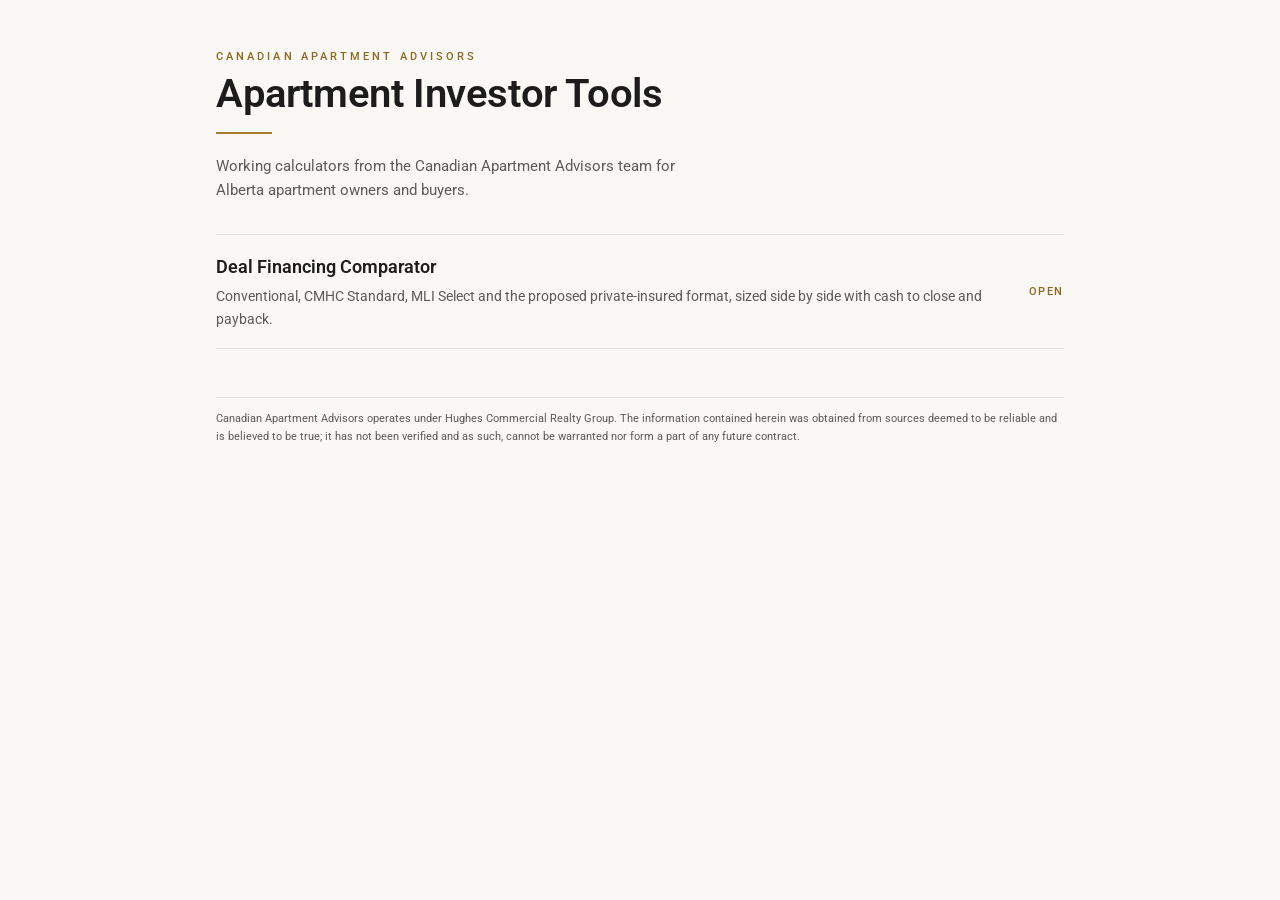
==== index.html @ 91278622 "Add tools index and Deal Financing Comparator" ====
<!doctype html>
<html lang="en-CA">
<head>
<meta charset="utf-8">
<meta name="viewport" content="width=device-width, initial-scale=1, viewport-fit=cover">
<title>CAA Tools</title>
<link rel="stylesheet" href="https://fonts.googleapis.com/css2?family=Roboto:wght@300;400;500;600&display=swap">
<style>
:root{--bg:#FAF8F4;--card:#FFFFFF;--ink:#1C1C1C;--ink-2:#5A5A5A;--rule:#E4E2DE;--gold:#A87A32;--gold-text:#8E671F;color-scheme:light}
@media (prefers-color-scheme:dark){:root{--bg:#141412;--card:#1C1B19;--ink:#EEEBE5;--ink-2:#BDB8AE;--rule:#33312D;--gold:#BE9755;--gold-text:#CDA867;color-scheme:dark}}
*{box-sizing:border-box}
body{margin:0;background:var(--bg);color:var(--ink);font:15px/1.6 "Roboto","Helvetica Neue",Arial,sans-serif}
.wrap{max-width:880px;margin:0 auto;padding:48px max(16px,env(safe-area-inset-right,0px)) 64px max(16px,env(safe-area-inset-left,0px))}
.eyebrow{font-size:11px;font-weight:500;letter-spacing:.28em;text-transform:uppercase;color:var(--gold-text)}
h1{font-size:40px;font-weight:600;letter-spacing:-.01em;margin:6px 0 0;line-height:1.1}
.rule{width:56px;height:2px;background:var(--gold);margin:16px 0 20px}
p{color:var(--ink-2);max-width:62ch}
ul{list-style:none;padding:0;margin:32px 0 0;border-top:1px solid var(--rule)}
li a{display:grid;grid-template-columns:1fr auto;gap:4px 16px;padding:18px 0;border-bottom:1px solid var(--rule);color:inherit;text-decoration:none}
li a:hover .t{color:var(--gold-text)}
.t{font-size:18px;font-weight:600}
.d{grid-column:1;color:var(--ink-2);font-size:14px}
.go{grid-row:1/3;grid-column:2;align-self:center;font-size:11px;font-weight:500;letter-spacing:.14em;text-transform:uppercase;color:var(--gold-text)}
.disc{font-size:11px;color:var(--ink-2);margin-top:48px;border-top:1px solid var(--rule);padding-top:12px;max-width:none}
</style>
</head>
<body>
<div class="wrap">
  <div class="eyebrow">Canadian Apartment Advisors</div>
  <h1>Apartment Investor Tools</h1>
  <div class="rule"></div>
  <p>Working calculators from the Canadian Apartment Advisors team for Alberta apartment owners and buyers.</p>
  <ul>
    <li><a href="financing-comparator.html"><span class="t">Deal Financing Comparator</span><span class="d">Conventional, CMHC Standard, MLI Select and the proposed private-insured format, sized side by side with cash to close and payback.</span><span class="go">Open</span></a></li>
  </ul>
  <p class="disc">Canadian Apartment Advisors operates under Hughes Commercial Realty Group. The information contained herein was obtained from sources deemed to be reliable and is believed to be true; it has not been verified and as such, cannot be warranted nor form a part of any future contract.</p>
</div>
</body>
</html>
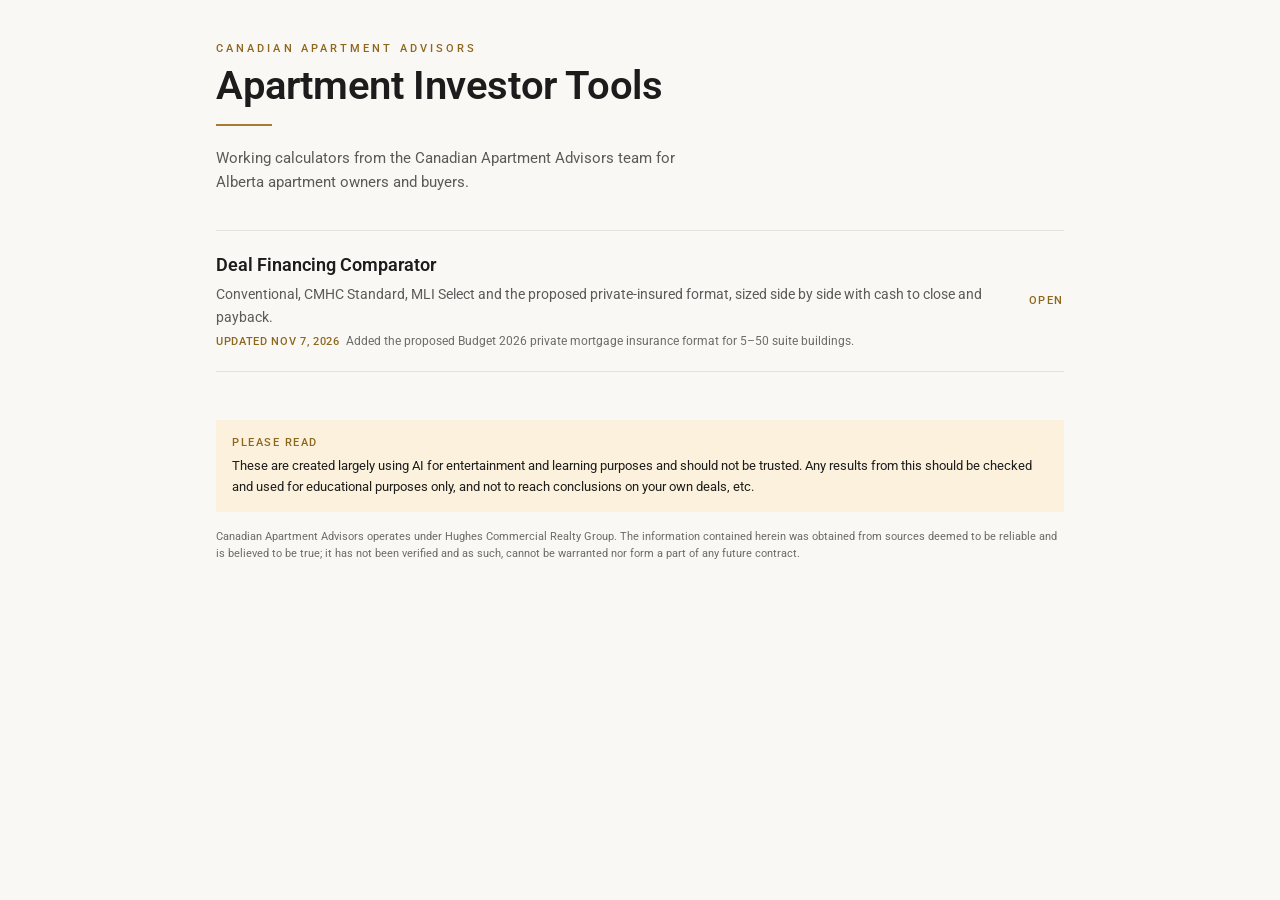
==== commit 7700c3f1: "Homepage: add logo, per-tool update notes, AI disclaimer" ====
--- a/index.html
+++ b/index.html
@@ -3,36 +3,51 @@
 <head>
 <meta charset="utf-8">
 <meta name="viewport" content="width=device-width, initial-scale=1, viewport-fit=cover">
+<script async src="https://www.googletagmanager.com/gtag/js?id=G-4LN55ZWS42"></script>
+<script>window.dataLayer=window.dataLayer||[];function gtag(){dataLayer.push(arguments);}gtag('js',new Date());gtag('config','G-4LN55ZWS42');</script>
 <title>CAA Tools</title>
 <link rel="stylesheet" href="https://fonts.googleapis.com/css2?family=Roboto:wght@300;400;500;600&display=swap">
 <style>
-:root{--bg:#FAF8F4;--card:#FFFFFF;--ink:#1C1C1C;--ink-2:#5A5A5A;--rule:#E4E2DE;--gold:#A87A32;--gold-text:#8E671F;color-scheme:light}
-@media (prefers-color-scheme:dark){:root{--bg:#141412;--card:#1C1B19;--ink:#EEEBE5;--ink-2:#BDB8AE;--rule:#33312D;--gold:#BE9755;--gold-text:#CDA867;color-scheme:dark}}
+:root{--bg:#FAF8F4;--card:#FFFFFF;--ink:#1C1C1C;--ink-2:#5A5A5A;--ink-3:#6B6B6B;--rule:#E4E2DE;--gold:#A87A32;--gold-text:#8E671F;--warn-soft:#FBF1DC;color-scheme:light}
+@media (prefers-color-scheme:dark){:root{--bg:#141412;--card:#1C1B19;--ink:#EEEBE5;--ink-2:#BDB8AE;--ink-3:#A39E95;--rule:#33312D;--gold:#BE9755;--gold-text:#CDA867;--warn-soft:#2A241A;color-scheme:dark}}
 *{box-sizing:border-box}
 body{margin:0;background:var(--bg);color:var(--ink);font:15px/1.6 "Roboto","Helvetica Neue",Arial,sans-serif}
-.wrap{max-width:880px;margin:0 auto;padding:48px max(16px,env(safe-area-inset-right,0px)) 64px max(16px,env(safe-area-inset-left,0px))}
-.eyebrow{font-size:11px;font-weight:500;letter-spacing:.28em;text-transform:uppercase;color:var(--gold-text)}
-h1{font-size:40px;font-weight:600;letter-spacing:-.01em;margin:6px 0 0;line-height:1.1}
+.wrap{max-width:880px;margin:0 auto;padding:40px max(16px,env(safe-area-inset-right,0px)) 64px max(16px,env(safe-area-inset-left,0px))}
+.brand{display:block;width:150px;max-width:50%;height:auto;margin:0 0 28px}
+.brand-fallback{display:none;font-size:11px;font-weight:500;letter-spacing:.28em;text-transform:uppercase;color:var(--gold-text);margin:0 0 6px}
+h1{font-size:40px;font-weight:600;letter-spacing:-.01em;margin:0;line-height:1.1;text-wrap:balance}
 .rule{width:56px;height:2px;background:var(--gold);margin:16px 0 20px}
-p{color:var(--ink-2);max-width:62ch}
-ul{list-style:none;padding:0;margin:32px 0 0;border-top:1px solid var(--rule)}
-li a{display:grid;grid-template-columns:1fr auto;gap:4px 16px;padding:18px 0;border-bottom:1px solid var(--rule);color:inherit;text-decoration:none}
+p{color:var(--ink-2);max-width:62ch;margin:0}
+ul{list-style:none;padding:0;margin:36px 0 0;border-top:1px solid var(--rule)}
+li a{display:grid;grid-template-columns:1fr auto;gap:4px 16px;padding:20px 0;border-bottom:1px solid var(--rule);color:inherit;text-decoration:none}
 li a:hover .t{color:var(--gold-text)}
+li a:focus-visible{outline:2px solid var(--gold-text);outline-offset:4px}
 .t{font-size:18px;font-weight:600}
 .d{grid-column:1;color:var(--ink-2);font-size:14px}
-.go{grid-row:1/3;grid-column:2;align-self:center;font-size:11px;font-weight:500;letter-spacing:.14em;text-transform:uppercase;color:var(--gold-text)}
-.disc{font-size:11px;color:var(--ink-2);margin-top:48px;border-top:1px solid var(--rule);padding-top:12px;max-width:none}
+.u{grid-column:1;font-size:12px;color:var(--ink-3)}
+.u b{font-weight:500;letter-spacing:.06em;text-transform:uppercase;font-size:11px;color:var(--gold-text);margin-right:6px}
+.go{grid-row:1/4;grid-column:2;align-self:center;font-size:11px;font-weight:500;letter-spacing:.14em;text-transform:uppercase;color:var(--gold-text)}
+.notice{margin-top:48px;padding:14px 16px;background:var(--warn-soft);font-size:13px;line-height:1.6;color:var(--ink);max-width:none}
+.notice b{display:block;font-size:11px;font-weight:500;letter-spacing:.14em;text-transform:uppercase;color:var(--gold-text);margin-bottom:4px}
+.disc{font-size:11px;color:var(--ink-3);margin-top:16px;max-width:none}
 </style>
 </head>
 <body>
 <div class="wrap">
-  <div class="eyebrow">Canadian Apartment Advisors</div>
+  <img class="brand" src="https://assets.cdn.filesafe.space/Cj4du4yt6QYgDgph4gZR/media/69051c3b817ba0861f079683.png" alt="Canadian Apartment Advisors" width="530" height="360" onerror="this.style.display='none';this.nextElementSibling.style.display='block'">
+  <div class="brand-fallback">Canadian Apartment Advisors</div>
   <h1>Apartment Investor Tools</h1>
   <div class="rule"></div>
   <p>Working calculators from the Canadian Apartment Advisors team for Alberta apartment owners and buyers.</p>
   <ul>
-    <li><a href="financing-comparator.html"><span class="t">Deal Financing Comparator</span><span class="d">Conventional, CMHC Standard, MLI Select and the proposed private-insured format, sized side by side with cash to close and payback.</span><span class="go">Open</span></a></li>
+    <li><a href="financing-comparator.html">
+      <span class="t">Deal Financing Comparator</span>
+      <span class="d">Conventional, CMHC Standard, MLI Select and the proposed private-insured format, sized side by side with cash to close and payback.</span>
+      <span class="u"><b>Updated Nov 7, 2026</b>Added the proposed Budget 2026 private mortgage insurance format for 5–50 suite buildings.</span>
+      <span class="go">Open</span>
+    </a></li>
   </ul>
+  <div class="notice"><b>Please read</b>These are created largely using AI for entertainment and learning purposes and should not be trusted. Any results from this should be checked and used for educational purposes only, and not to reach conclusions on your own deals, etc.</div>
   <p class="disc">Canadian Apartment Advisors operates under Hughes Commercial Realty Group. The information contained herein was obtained from sources deemed to be reliable and is believed to be true; it has not been verified and as such, cannot be warranted nor form a part of any future contract.</p>
 </div>
 </body>
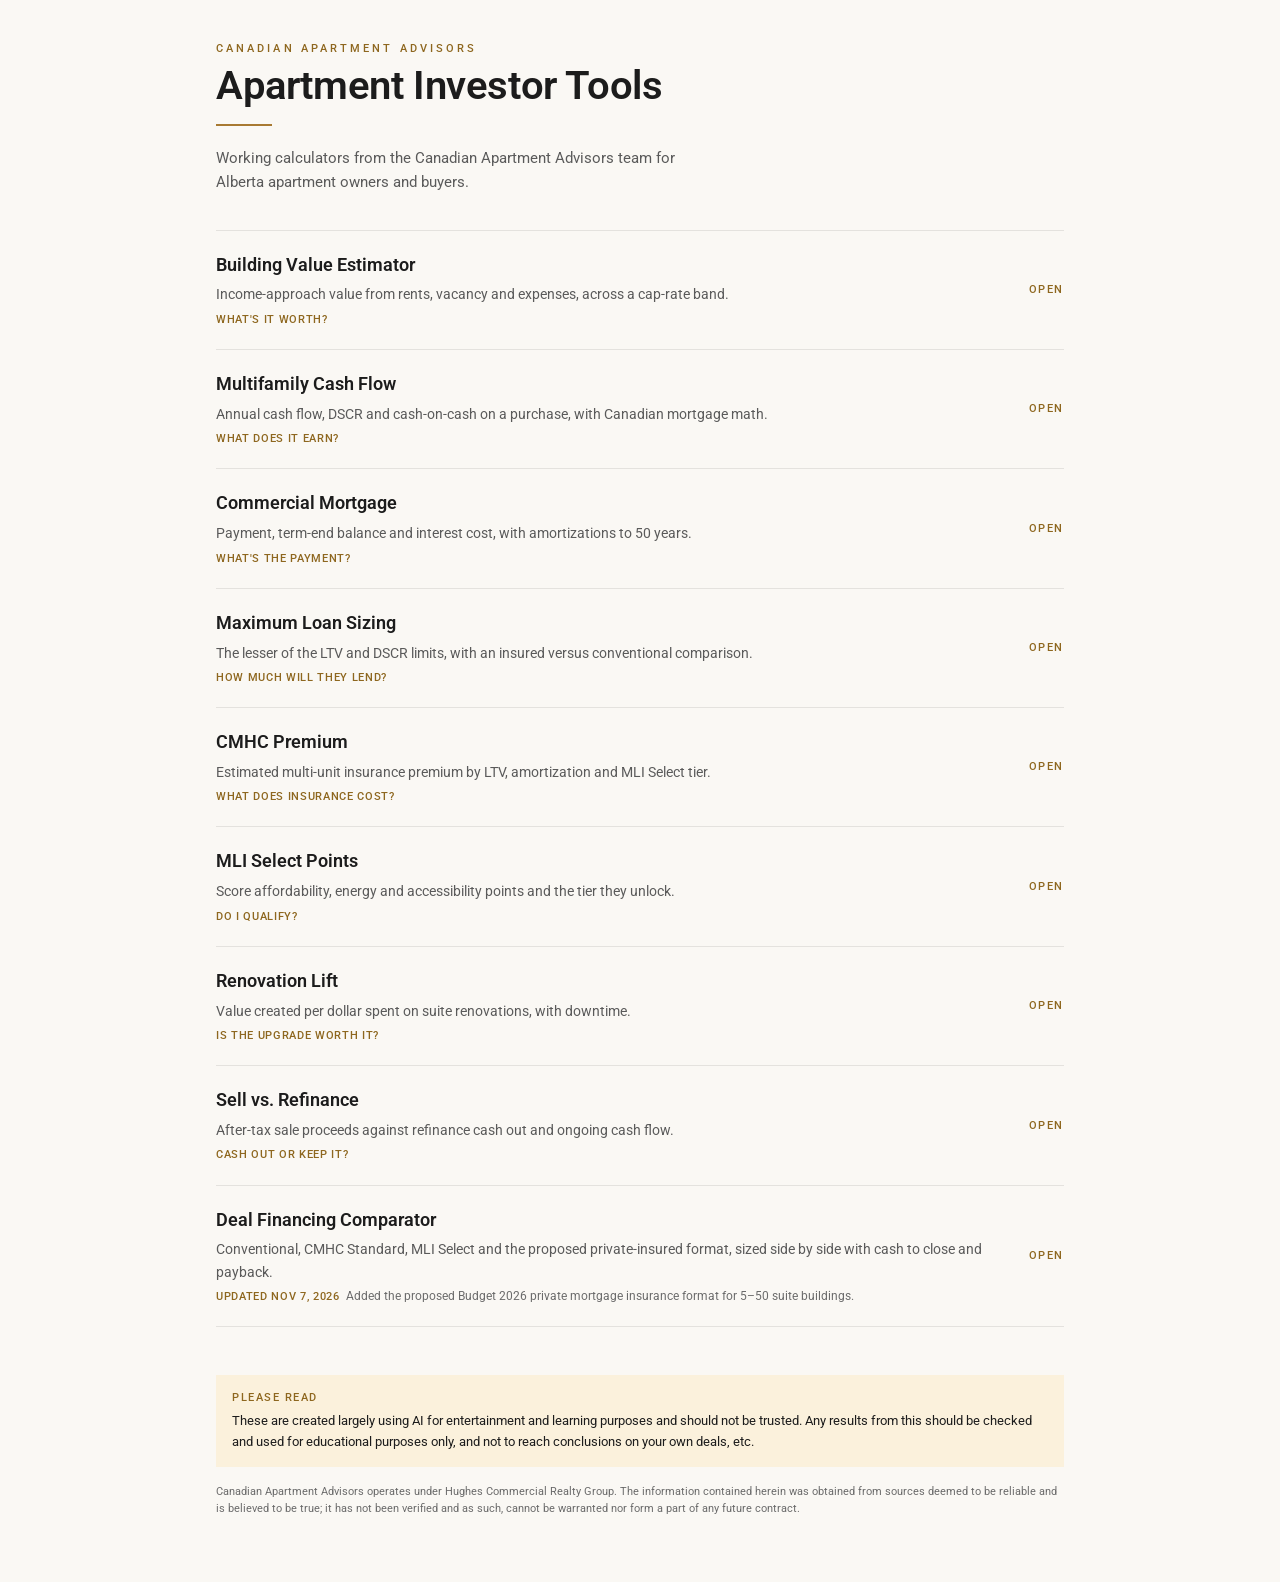
==== commit 207a1fb0: "Publish eight toolkit pages with validated inputs and premium-adjusted sizing" ====
--- a/index.html
+++ b/index.html
@@ -40,6 +40,54 @@
   <div class="rule"></div>
   <p>Working calculators from the Canadian Apartment Advisors team for Alberta apartment owners and buyers.</p>
   <ul>
+    <li><a href="building-value.html">
+      <span class="t">Building Value Estimator</span>
+      <span class="d">Income-approach value from rents, vacancy and expenses, across a cap-rate band.</span>
+      <span class="u"><b>What's it worth?</b></span>
+      <span class="go">Open</span>
+    </a></li>
+    <li><a href="cash-flow.html">
+      <span class="t">Multifamily Cash Flow</span>
+      <span class="d">Annual cash flow, DSCR and cash-on-cash on a purchase, with Canadian mortgage math.</span>
+      <span class="u"><b>What does it earn?</b></span>
+      <span class="go">Open</span>
+    </a></li>
+    <li><a href="mortgage-calculator.html">
+      <span class="t">Commercial Mortgage</span>
+      <span class="d">Payment, term-end balance and interest cost, with amortizations to 50 years.</span>
+      <span class="u"><b>What's the payment?</b></span>
+      <span class="go">Open</span>
+    </a></li>
+    <li><a href="loan-sizing.html">
+      <span class="t">Maximum Loan Sizing</span>
+      <span class="d">The lesser of the LTV and DSCR limits, with an insured versus conventional comparison.</span>
+      <span class="u"><b>How much will they lend?</b></span>
+      <span class="go">Open</span>
+    </a></li>
+    <li><a href="cmhc-premium.html">
+      <span class="t">CMHC Premium</span>
+      <span class="d">Estimated multi-unit insurance premium by LTV, amortization and MLI Select tier.</span>
+      <span class="u"><b>What does insurance cost?</b></span>
+      <span class="go">Open</span>
+    </a></li>
+    <li><a href="mli-select-points.html">
+      <span class="t">MLI Select Points</span>
+      <span class="d">Score affordability, energy and accessibility points and the tier they unlock.</span>
+      <span class="u"><b>Do I qualify?</b></span>
+      <span class="go">Open</span>
+    </a></li>
+    <li><a href="renovation-lift.html">
+      <span class="t">Renovation Lift</span>
+      <span class="d">Value created per dollar spent on suite renovations, with downtime.</span>
+      <span class="u"><b>Is the upgrade worth it?</b></span>
+      <span class="go">Open</span>
+    </a></li>
+    <li><a href="sell-vs-refinance.html">
+      <span class="t">Sell vs. Refinance</span>
+      <span class="d">After-tax sale proceeds against refinance cash out and ongoing cash flow.</span>
+      <span class="u"><b>Cash out or keep it?</b></span>
+      <span class="go">Open</span>
+    </a></li>
     <li><a href="financing-comparator.html">
       <span class="t">Deal Financing Comparator</span>
       <span class="d">Conventional, CMHC Standard, MLI Select and the proposed private-insured format, sized side by side with cash to close and payback.</span>
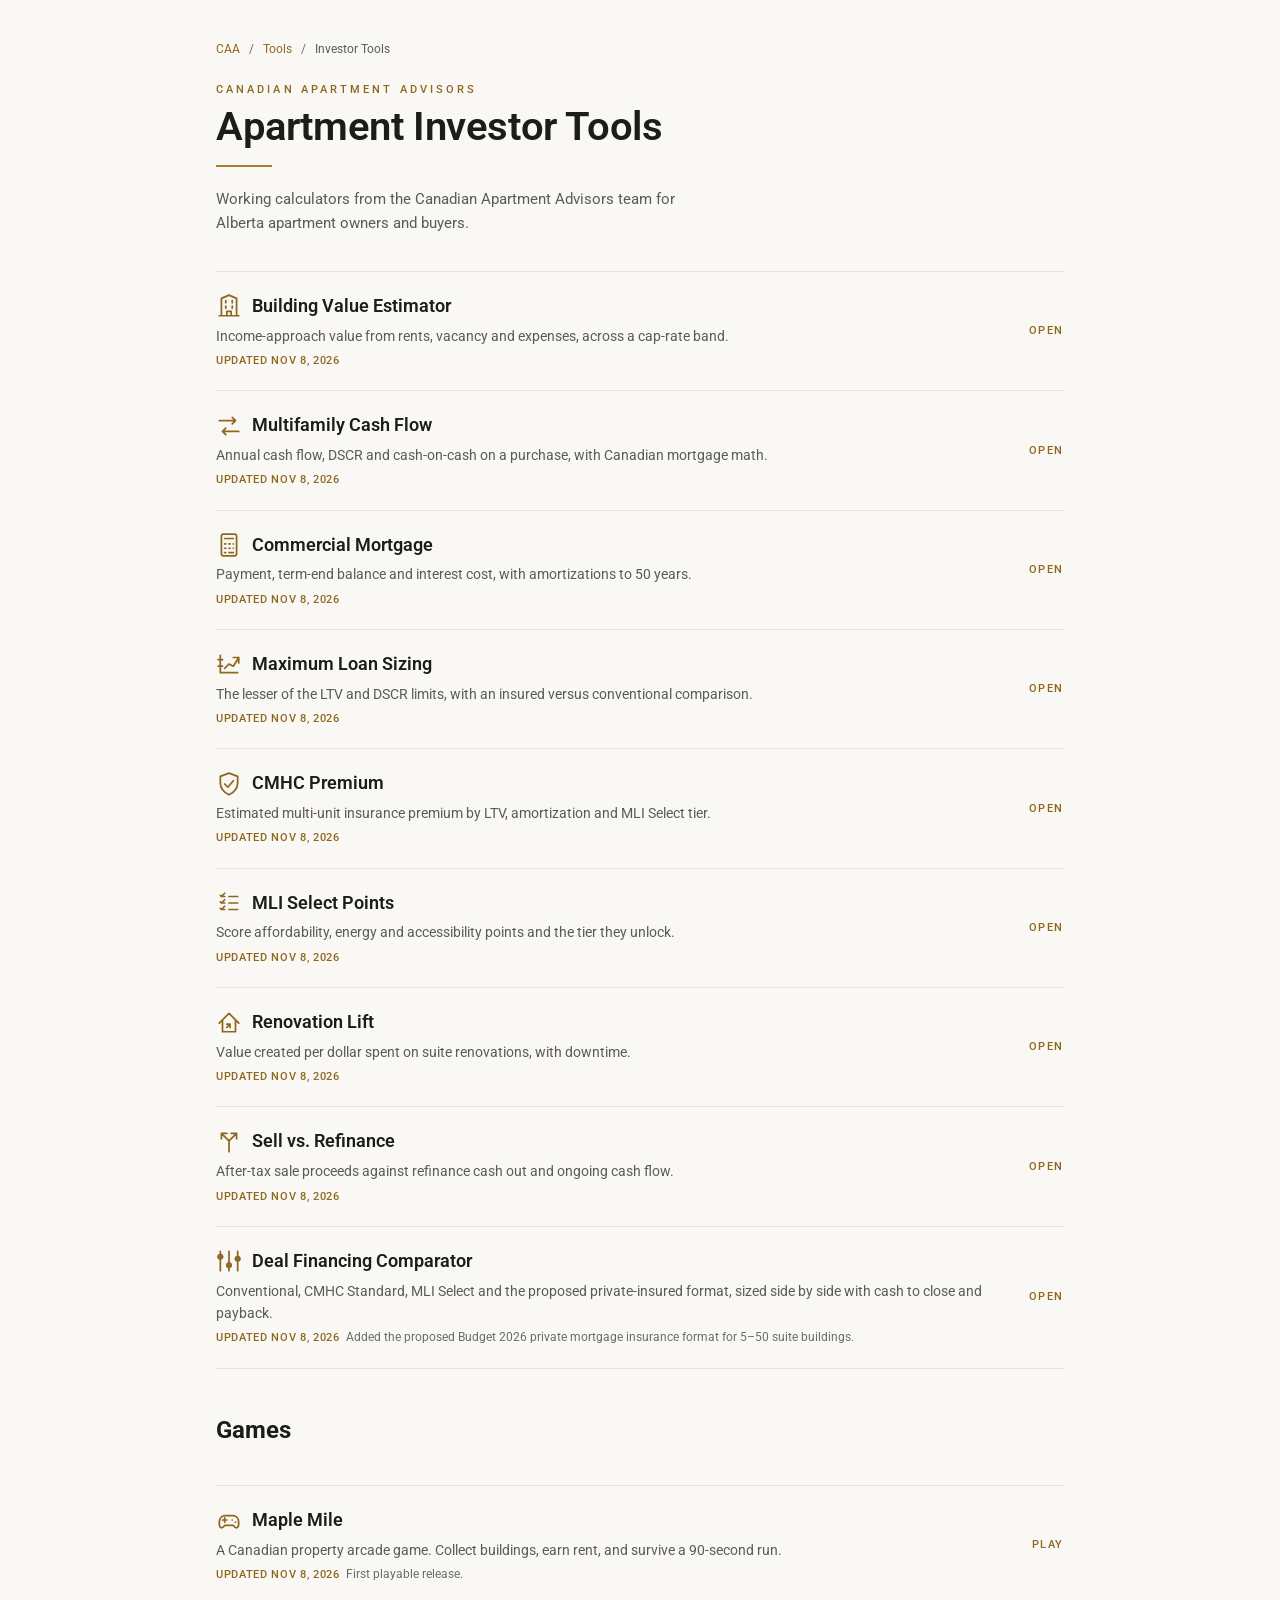
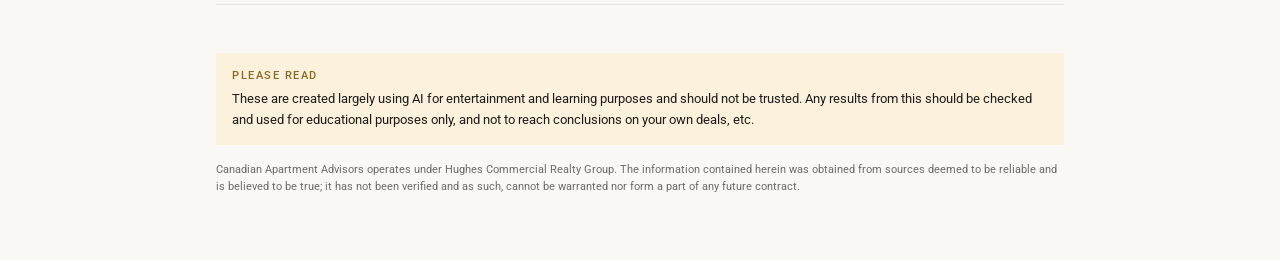
==== commit 67d1b62e: "Publish Maple Mile with toolkit breadcrumbs, dated listings and icons" ====
--- a/index.html
+++ b/index.html
@@ -22,7 +22,7 @@
 li a{display:grid;grid-template-columns:1fr auto;gap:4px 16px;padding:20px 0;border-bottom:1px solid var(--rule);color:inherit;text-decoration:none}
 li a:hover .t{color:var(--gold-text)}
 li a:focus-visible{outline:2px solid var(--gold-text);outline-offset:4px}
-.t{font-size:18px;font-weight:600}
+.t{font-size:18px;font-weight:600;display:flex;align-items:center;gap:10px}.tool-icon{width:26px;height:26px;flex:none;color:var(--gold-text)}.section-title{font-size:24px;margin:42px 0 0}
 .d{grid-column:1;color:var(--ink-2);font-size:14px}
 .u{grid-column:1;font-size:12px;color:var(--ink-3)}
 .u b{font-weight:500;letter-spacing:.06em;text-transform:uppercase;font-size:11px;color:var(--gold-text);margin-right:6px}
@@ -31,70 +31,78 @@
 .notice b{display:block;font-size:11px;font-weight:500;letter-spacing:.14em;text-transform:uppercase;color:var(--gold-text);margin-bottom:4px}
 .disc{font-size:11px;color:var(--ink-3);margin-top:16px;max-width:none}
 </style>
+<link rel="stylesheet" href="assets/navigation.css">
 </head>
 <body>
 <div class="wrap">
+<nav class="breadcrumbs" aria-label="Breadcrumb"><ol><li><a href="https://www.canadianapartmentadvisors.com/">CAA</a></li><li><a href="index.html">Tools</a></li><li aria-current="page">Investor Tools</li></ol></nav>
   <img class="brand" src="https://assets.cdn.filesafe.space/Cj4du4yt6QYgDgph4gZR/media/69051c3b817ba0861f079683.png" alt="Canadian Apartment Advisors" width="530" height="360" onerror="this.style.display='none';this.nextElementSibling.style.display='block'">
   <div class="brand-fallback">Canadian Apartment Advisors</div>
-  <h1>Apartment Investor Tools</h1>
+  <h1 id="investor-tools">Apartment Investor Tools</h1>
   <div class="rule"></div>
   <p>Working calculators from the Canadian Apartment Advisors team for Alberta apartment owners and buyers.</p>
   <ul>
     <li><a href="building-value.html">
-      <span class="t">Building Value Estimator</span>
+      <span class="t"><svg class="tool-icon" aria-hidden="true" focusable="false"><use href="assets/tool-icons.svg#building-value"/></svg>Building Value Estimator</span>
       <span class="d">Income-approach value from rents, vacancy and expenses, across a cap-rate band.</span>
-      <span class="u"><b>What's it worth?</b></span>
+      <span class="u"><b>Updated <time datetime="2026-11-08">Nov 8, 2026</time></b></span>
       <span class="go">Open</span>
     </a></li>
     <li><a href="cash-flow.html">
-      <span class="t">Multifamily Cash Flow</span>
+      <span class="t"><svg class="tool-icon" aria-hidden="true" focusable="false"><use href="assets/tool-icons.svg#cash-flow"/></svg>Multifamily Cash Flow</span>
       <span class="d">Annual cash flow, DSCR and cash-on-cash on a purchase, with Canadian mortgage math.</span>
-      <span class="u"><b>What does it earn?</b></span>
+      <span class="u"><b>Updated <time datetime="2026-11-08">Nov 8, 2026</time></b></span>
       <span class="go">Open</span>
     </a></li>
     <li><a href="mortgage-calculator.html">
-      <span class="t">Commercial Mortgage</span>
+      <span class="t"><svg class="tool-icon" aria-hidden="true" focusable="false"><use href="assets/tool-icons.svg#mortgage-calculator"/></svg>Commercial Mortgage</span>
       <span class="d">Payment, term-end balance and interest cost, with amortizations to 50 years.</span>
-      <span class="u"><b>What's the payment?</b></span>
+      <span class="u"><b>Updated <time datetime="2026-11-08">Nov 8, 2026</time></b></span>
       <span class="go">Open</span>
     </a></li>
     <li><a href="loan-sizing.html">
-      <span class="t">Maximum Loan Sizing</span>
+      <span class="t"><svg class="tool-icon" aria-hidden="true" focusable="false"><use href="assets/tool-icons.svg#loan-sizing"/></svg>Maximum Loan Sizing</span>
       <span class="d">The lesser of the LTV and DSCR limits, with an insured versus conventional comparison.</span>
-      <span class="u"><b>How much will they lend?</b></span>
+      <span class="u"><b>Updated <time datetime="2026-11-08">Nov 8, 2026</time></b></span>
       <span class="go">Open</span>
     </a></li>
     <li><a href="cmhc-premium.html">
-      <span class="t">CMHC Premium</span>
+      <span class="t"><svg class="tool-icon" aria-hidden="true" focusable="false"><use href="assets/tool-icons.svg#cmhc-premium"/></svg>CMHC Premium</span>
       <span class="d">Estimated multi-unit insurance premium by LTV, amortization and MLI Select tier.</span>
-      <span class="u"><b>What does insurance cost?</b></span>
+      <span class="u"><b>Updated <time datetime="2026-11-08">Nov 8, 2026</time></b></span>
       <span class="go">Open</span>
     </a></li>
     <li><a href="mli-select-points.html">
-      <span class="t">MLI Select Points</span>
+      <span class="t"><svg class="tool-icon" aria-hidden="true" focusable="false"><use href="assets/tool-icons.svg#mli-select-points"/></svg>MLI Select Points</span>
       <span class="d">Score affordability, energy and accessibility points and the tier they unlock.</span>
-      <span class="u"><b>Do I qualify?</b></span>
+      <span class="u"><b>Updated <time datetime="2026-11-08">Nov 8, 2026</time></b></span>
       <span class="go">Open</span>
     </a></li>
     <li><a href="renovation-lift.html">
-      <span class="t">Renovation Lift</span>
+      <span class="t"><svg class="tool-icon" aria-hidden="true" focusable="false"><use href="assets/tool-icons.svg#renovation-lift"/></svg>Renovation Lift</span>
       <span class="d">Value created per dollar spent on suite renovations, with downtime.</span>
-      <span class="u"><b>Is the upgrade worth it?</b></span>
+      <span class="u"><b>Updated <time datetime="2026-11-08">Nov 8, 2026</time></b></span>
       <span class="go">Open</span>
     </a></li>
     <li><a href="sell-vs-refinance.html">
-      <span class="t">Sell vs. Refinance</span>
+      <span class="t"><svg class="tool-icon" aria-hidden="true" focusable="false"><use href="assets/tool-icons.svg#sell-vs-refinance"/></svg>Sell vs. Refinance</span>
       <span class="d">After-tax sale proceeds against refinance cash out and ongoing cash flow.</span>
-      <span class="u"><b>Cash out or keep it?</b></span>
+      <span class="u"><b>Updated <time datetime="2026-11-08">Nov 8, 2026</time></b></span>
       <span class="go">Open</span>
     </a></li>
     <li><a href="financing-comparator.html">
-      <span class="t">Deal Financing Comparator</span>
+      <span class="t"><svg class="tool-icon" aria-hidden="true" focusable="false"><use href="assets/tool-icons.svg#financing-comparator"/></svg>Deal Financing Comparator</span>
       <span class="d">Conventional, CMHC Standard, MLI Select and the proposed private-insured format, sized side by side with cash to close and payback.</span>
-      <span class="u"><b>Updated Nov 7, 2026</b>Added the proposed Budget 2026 private mortgage insurance format for 5–50 suite buildings.</span>
+      <span class="u"><b>Updated <time datetime="2026-11-08">Nov 8, 2026</time></b>Added the proposed Budget 2026 private mortgage insurance format for 5–50 suite buildings.</span>
       <span class="go">Open</span>
     </a></li>
   </ul>
+  <h2 class="section-title" id="games">Games</h2>
+  <ul><li><a href="games/maple-mile/">
+    <span class="t"><svg class="tool-icon" aria-hidden="true" focusable="false"><use href="assets/tool-icons.svg#maple-mile"/></svg>Maple Mile</span>
+    <span class="d">A Canadian property arcade game. Collect buildings, earn rent, and survive a 90-second run.</span>
+    <span class="u"><b>Updated <time datetime="2026-11-08">Nov 8, 2026</time></b>First playable release.</span><span class="go">Play</span>
+  </a></li></ul>
   <div class="notice"><b>Please read</b>These are created largely using AI for entertainment and learning purposes and should not be trusted. Any results from this should be checked and used for educational purposes only, and not to reach conclusions on your own deals, etc.</div>
   <p class="disc">Canadian Apartment Advisors operates under Hughes Commercial Realty Group. The information contained herein was obtained from sources deemed to be reliable and is believed to be true; it has not been verified and as such, cannot be warranted nor form a part of any future contract.</p>
 </div>
--- a/assets/navigation.css
+++ b/assets/navigation.css
@@ -0,0 +1,10 @@
+/* Shared navigation for the investor toolkit. */
+.breadcrumbs{margin:0 0 22px;font-size:12px;line-height:1.6;color:var(--ink-3)}
+.breadcrumbs ol{display:flex;flex-wrap:wrap;align-items:baseline;gap:4px 0;list-style:none;margin:0;padding:0;border:0}
+.breadcrumbs li{display:inline;min-width:0}
+.breadcrumbs li+li::before{content:"/";display:inline-block;margin:0 9px;color:var(--ink-3)}
+.breadcrumbs li a{display:inline;padding:0;border:0;color:var(--gold-text);text-decoration:none;font:inherit;letter-spacing:normal;text-transform:none}
+.breadcrumbs li a:hover{text-decoration:underline}
+.breadcrumbs a:focus-visible{outline:2px solid var(--gold-text);outline-offset:3px}
+.breadcrumbs [aria-current="page"]{color:var(--ink-2)}
+@media print{.breadcrumbs{display:none}}
